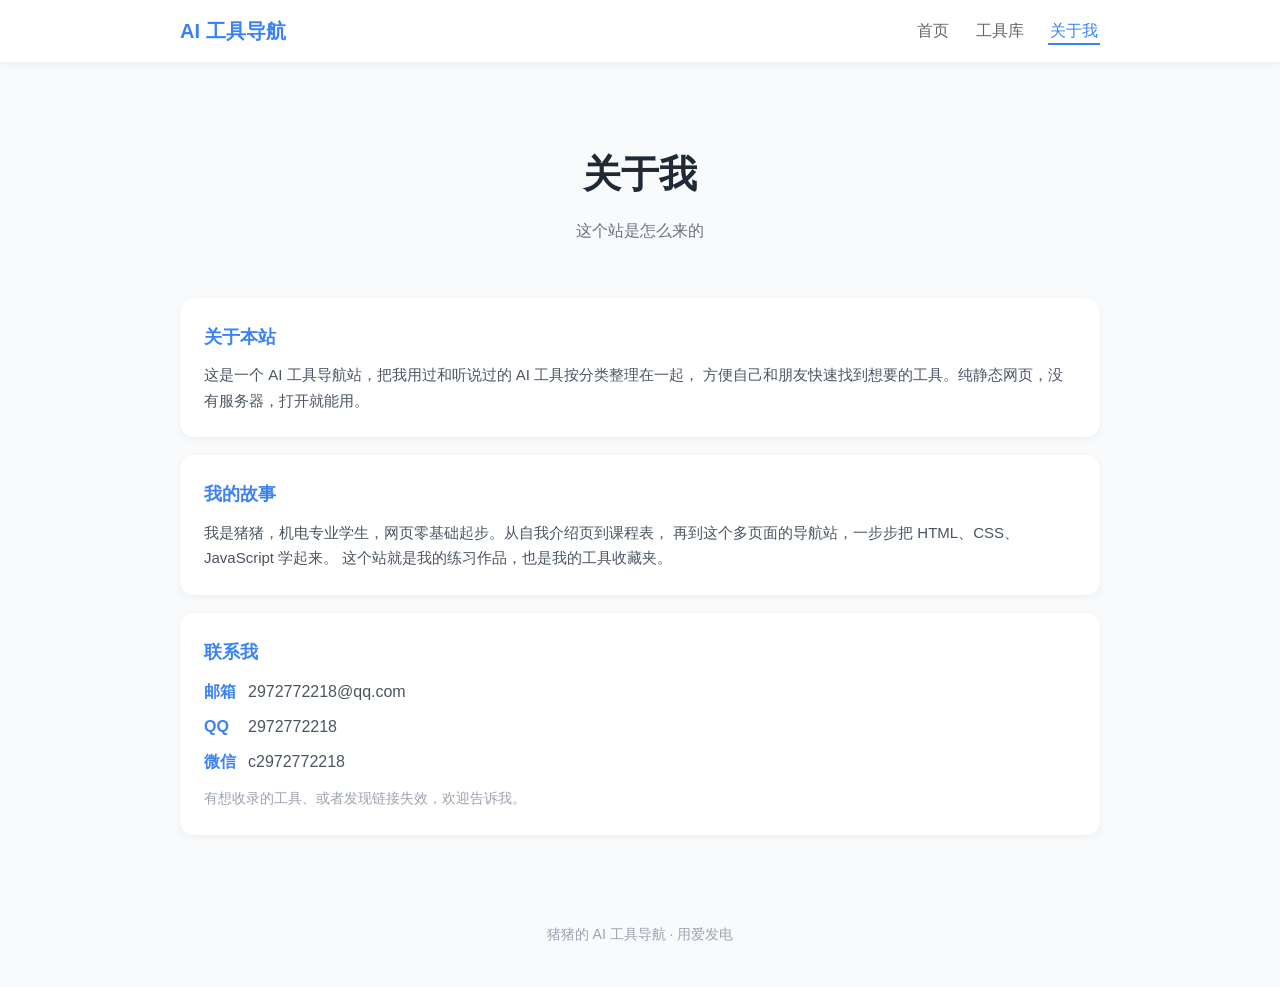
==== about.html @ b0f1b7a2 "导航站初版：三页+搜索+收藏功能" ====
<!DOCTYPE html>
<html lang="zh-CN">
<head>
    <meta charset="UTF-8">
    <title>AI 工具导航 - 关于我</title>
    <!-- 网页小图标（favicon）：用 emoji 图标，避免浏览器请求 favicon.ico 报 404 -->
    <link rel="icon" href="data:image/svg+xml,<svg xmlns='http://www.w3.org/2000/svg' viewBox='0 0 100 100'><text y='.9em' font-size='90'>🤖</text></svg>">
    <link rel="stylesheet" href="style.css">
</head>
<body data-page="about">

    <!-- ===== 顶部导航栏 ===== -->
    <nav class="navbar">
        <div class="navbar-inner">
            <a class="nav-brand" href="index.html">AI 工具导航</a>
            <div class="nav-links">
                <a href="index.html" data-target="home">首页</a>
                <a href="tools.html" data-target="tools">工具库</a>
                <a href="about.html" data-target="about">关于我</a>
            </div>
        </div>
    </nav>

    <div class="container">

        <div class="hero">
            <h1>关于我</h1>
            <p>这个站是怎么来的</p>
        </div>

        <!-- ===== 站点介绍 ===== -->
        <div class="about-card">
            <h2>关于本站</h2>
            <p>
                这是一个 AI 工具导航站，把我用过和听说过的 AI 工具按分类整理在一起，
                方便自己和朋友快速找到想要的工具。纯静态网页，没有服务器，打开就能用。
            </p>
        </div>

        <!-- ===== 建站故事 ===== -->
        <div class="about-card">
            <h2>我的故事</h2>
            <p>
                我是猪猪，机电专业学生，网页零基础起步。从自我介绍页到课程表，
                再到这个多页面的导航站，一步步把 HTML、CSS、JavaScript 学起来。
                这个站就是我的练习作品，也是我的工具收藏夹。
            </p>
        </div>

        <!-- ===== 联系我 ===== -->
        <div class="about-card">
            <h2>联系我</h2>
            <div class="contact-item"><span class="label">邮箱</span>2972772218@qq.com</div>
            <div class="contact-item"><span class="label">QQ</span>2972772218</div>
            <div class="contact-item"><span class="label">微信</span>c2972772218</div>
            <p style="margin-top: 12px; font-size: 14px; color: #9ca3af;">有想收录的工具、或者发现链接失效，欢迎告诉我。</p>
        </div>

    </div>

    <div class="footer">猪猪的 AI 工具导航 · 用爱发电</div>

    <script src="script.js"></script>
</body>
</html>
---- style.css ----
/* =========================================================
   AI 工具导航站 - 共用样式
   浅色多彩风：白底 + 分类彩色卡片
   ========================================================= */

/* ===== 全局 ===== */
* {
    margin: 0;
    padding: 0;
    box-sizing: border-box;   /* 边框和内边距算进宽度，排卡片不溢出 */
}

body {
    font-family: "Microsoft YaHei", Arial, sans-serif;
    background-color: #f8fafc;
    color: #333333;
    line-height: 1.7;
}

a {
    text-decoration: none;
    color: inherit;
}

/* ===== 顶部导航栏 ===== */
.navbar {
    background-color: #ffffff;
    box-shadow: 0 2px 8px rgba(0, 0, 0, 0.06);   /* 底部淡淡的阴影 */
    position: sticky;          /* 滚动时导航栏固定在顶部 */
    top: 0;
    z-index: 100;
}

.navbar-inner {
    max-width: 960px;
    margin: 0 auto;
    padding: 14px 20px;
    display: flex;
    align-items: center;
    justify-content: space-between;   /* 站名左、链接右 */
}

.nav-brand {
    font-size: 20px;
    font-weight: bold;
    color: #3b82f6;
}

.nav-links a {
    margin-left: 18px;
    padding: 4px 2px;
    color: #666666;
    font-weight: 500;
}

/* 当前页面高亮：JS 给当前链接加 .active */
.nav-links a.active {
    color: #3b82f6;
    border-bottom: 2px solid #3b82f6;
}

/* ===== 页面主体容器 ===== */
.container {
    max-width: 960px;
    margin: 0 auto;
    padding: 40px 20px;
}

/* ===== 首页 hero ===== */
.hero {
    text-align: center;
    padding: 40px 0 30px;
}

.hero h1 {
    font-size: 38px;
    color: #1f2937;
}

.hero h1 span {
    color: #3b82f6;
}

.hero p {
    color: #6b7280;
    margin: 10px 0 24px;
}

/* ===== 搜索框 ===== */
.search-box {
    max-width: 480px;
    margin: 0 auto;
    display: flex;
    gap: 8px;
}

.search-box input {
    flex: 1;
    padding: 12px 16px;
    border: 2px solid #e5e7eb;
    border-radius: 10px;
    font-size: 15px;
    outline: none;
    transition: border-color 0.2s;
}

.search-box input:focus {
    border-color: #3b82f6;   /* 聚焦时边框变蓝 */
}

.search-box button {
    padding: 12px 20px;
    background-color: #3b82f6;
    color: #ffffff;
    border: none;
    border-radius: 10px;
    font-size: 15px;
    cursor: pointer;
}

.search-box button:hover {
    background-color: #2563eb;
}

/* ===== 区块标题 ===== */
.section-title {
    font-size: 22px;
    color: #1f2937;
    margin: 40px 0 16px;
    display: flex;
    align-items: center;
    gap: 8px;
}

.section-title::before {
    content: "";
    width: 6px;
    height: 22px;
    border-radius: 3px;
    background-color: #3b82f6;
}

/* ===== 分类卡片网格（首页入口 + 工具库区块） ===== */
/* 每个分类用一个 class 设定 --cat 颜色，卡片统一引用 */
.cat-chat   { --cat: #3b82f6; }
.cat-write  { --cat: #22c55e; }
.cat-draw   { --cat: #a855f7; }
.cat-code   { --cat: #f97316; }
.cat-office { --cat: #ec4899; }
.cat-video  { --cat: #ef4444; }
.cat-audio  { --cat: #06b6d4; }

.grid {
    display: grid;
    grid-template-columns: repeat(auto-fill, minmax(150px, 1fr));
    gap: 14px;
}

/* 首页的分类入口卡 */
.cat-card {
    background-color: #ffffff;
    border-radius: 14px;
    padding: 22px 14px;
    text-align: center;
    box-shadow: 0 2px 8px rgba(0, 0, 0, 0.05);
    border-top: 4px solid var(--cat);   /* 顶部彩色条 */
    transition: transform 0.2s, box-shadow 0.2s;
}

.cat-card:hover {
    transform: translateY(-3px);
    box-shadow: 0 6px 16px rgba(0, 0, 0, 0.1);
}

.cat-card .cat-icon {
    font-size: 30px;
}

.cat-card .cat-name {
    font-weight: bold;
    margin-top: 8px;
    color: #1f2937;
}

.cat-card .cat-count {
    font-size: 13px;
    color: #9ca3af;
}

/* ===== 工具库页面 ===== */
/* 分类区块标题：左侧色条跟随分类色 */
.cat-section .cat-title {
    font-size: 20px;
    font-weight: bold;
    color: #1f2937;
    margin: 36px 0 14px;
    display: flex;
    align-items: center;
    gap: 8px;
}

.cat-section .cat-title::before {
    content: "";
    width: 6px;
    height: 20px;
    border-radius: 3px;
    background-color: var(--cat);
}

/* 工具卡片 */
.tool-grid {
    display: grid;
    grid-template-columns: repeat(auto-fill, minmax(240px, 1fr));
    gap: 14px;
}

/* 工具卡顶部的 logo 图标 */
.tool-card .tool-icon {
    width: 44px;
    height: 44px;
    border-radius: 10px;
    object-fit: contain;      /* 图片等比缩放，不变形 */
    background-color: #ffffff;
    border: 1px solid #eef0f3;
    padding: 5px;
}

.tool-card {
    background-color: #ffffff;
    border-radius: 12px;
    padding: 16px 18px;
    border: 1px solid #eef0f3;
    box-shadow: 0 2px 6px rgba(0, 0, 0, 0.04);
    display: flex;
    flex-direction: column;
    gap: 8px;
    position: relative;   /* 收藏按钮要定位在卡片右上角，卡片需要相对定位 */
    transition: border-color 0.2s, transform 0.2s;
}

.tool-card:hover {
    border-color: var(--cat);
    transform: translateY(-2px);
}

.tool-card .tool-name {
    font-size: 17px;
    font-weight: bold;
    color: #1f2937;
}

.tool-card .tool-desc {
    font-size: 14px;
    color: #6b7280;
    flex: 1;
}

.tool-card .tool-link {
    align-self: flex-start;
    background-color: var(--cat);
    color: #ffffff;
    border-radius: 8px;
    padding: 6px 14px;
    font-size: 14px;
}

.tool-card .tool-link:hover {
    opacity: 0.85;
}

/* 搜索无结果提示 */
.no-result {
    display: none;
    text-align: center;
    color: #9ca3af;
    padding: 40px 0;
}

/* ===== 关于我页面 ===== */
.about-card {
    background-color: #ffffff;
    border-radius: 14px;
    padding: 24px;
    box-shadow: 0 2px 8px rgba(0, 0, 0, 0.05);
    margin-bottom: 18px;
}

.about-card h2 {
    font-size: 18px;
    color: #3b82f6;
    margin-bottom: 10px;
}

.about-card p {
    color: #4b5563;
    font-size: 15px;
}

.about-card .contact-item {
    margin: 8px 0;
    color: #4b5563;
}

.about-card .contact-item .label {
    display: inline-block;
    min-width: 44px;
    font-weight: bold;
    color: #3b82f6;
}

/* ===== 页脚 ===== */
.footer {
    text-align: center;
    color: #9ca3af;
    font-size: 14px;
    padding: 30px 0 40px;
}

/* =========================================================
   收藏工具功能样式（★ 按钮 + 我的收藏栏）
   ========================================================= */

/* ===== 我的收藏栏 ===== */
/* 有收藏时显示，没有收藏时 script.js 会把它隐藏 */
.fav-bar {
    background-color: #fffbe6;          /* 淡黄色背景，和普通区域区分开 */
    border: 1px solid #fde68a;          /* 浅金色边框 */
    border-radius: 12px;
    padding: 14px 18px;
    margin-bottom: 24px;                /* 和下面内容留一点距离 */
}

.fav-bar-title {
    font-size: 16px;
    font-weight: bold;
    color: #b45309;                     /* 深金色标题文字 */
    margin-bottom: 8px;
}

/* 收藏列表：横向排列的小标签 */
.fav-list {
    display: flex;
    flex-wrap: wrap;                    /* 一行放不下自动换行 */
    gap: 8px;
}

/* 单个收藏项：一个小胶囊标签 */
.fav-item {
    display: inline-flex;
    align-items: center;
    gap: 6px;
    background-color: #ffffff;
    border: 1px solid #fde68a;
    border-radius: 20px;
    padding: 4px 12px;
    font-size: 14px;
}

.fav-item a {
    color: #1f2937;
}

.fav-item a:hover {
    color: #3b82f6;                     /* 鼠标悬停变蓝 */
}

/* 收藏项里的"取消"小按钮 */
.fav-item .fav-remove {
    border: none;
    background: none;
    color: #9ca3af;
    cursor: pointer;
    font-size: 12px;
    padding: 0;
}

.fav-item .fav-remove:hover {
    color: #ef4444;                     /* 悬停变红，提示这是删除操作 */
}

/* ===== 工具卡右上角的 ★ 收藏按钮 ===== */
.fav-btn {
    position: absolute;                 /* 相对 .tool-card 定位 */
    top: 10px;
    right: 10px;
    width: 28px;
    height: 28px;
    border: none;
    background: none;
    font-size: 20px;
    line-height: 1;
    color: #d1d5db;                     /* 未收藏：灰色空星 */
    cursor: pointer;
    transition: color 0.2s, transform 0.2s;
    z-index: 1;                         /* 盖在卡片其他内容上面 */
}

.fav-btn:hover {
    color: #f59e0b;                     /* 悬停变金色，提示可收藏 */
    transform: scale(1.15);             /* 稍微放大一点 */
}

/* 已收藏的 ★ 按钮：金色实心 */
.fav-btn.faved {
    color: #f59e0b;
}

/* 已收藏的工具卡：边框和阴影变金色，整体高亮 */
.tool-card.faved {
    border-color: #f59e0b;
    box-shadow: 0 2px 10px rgba(245, 158, 11, 0.15);
}
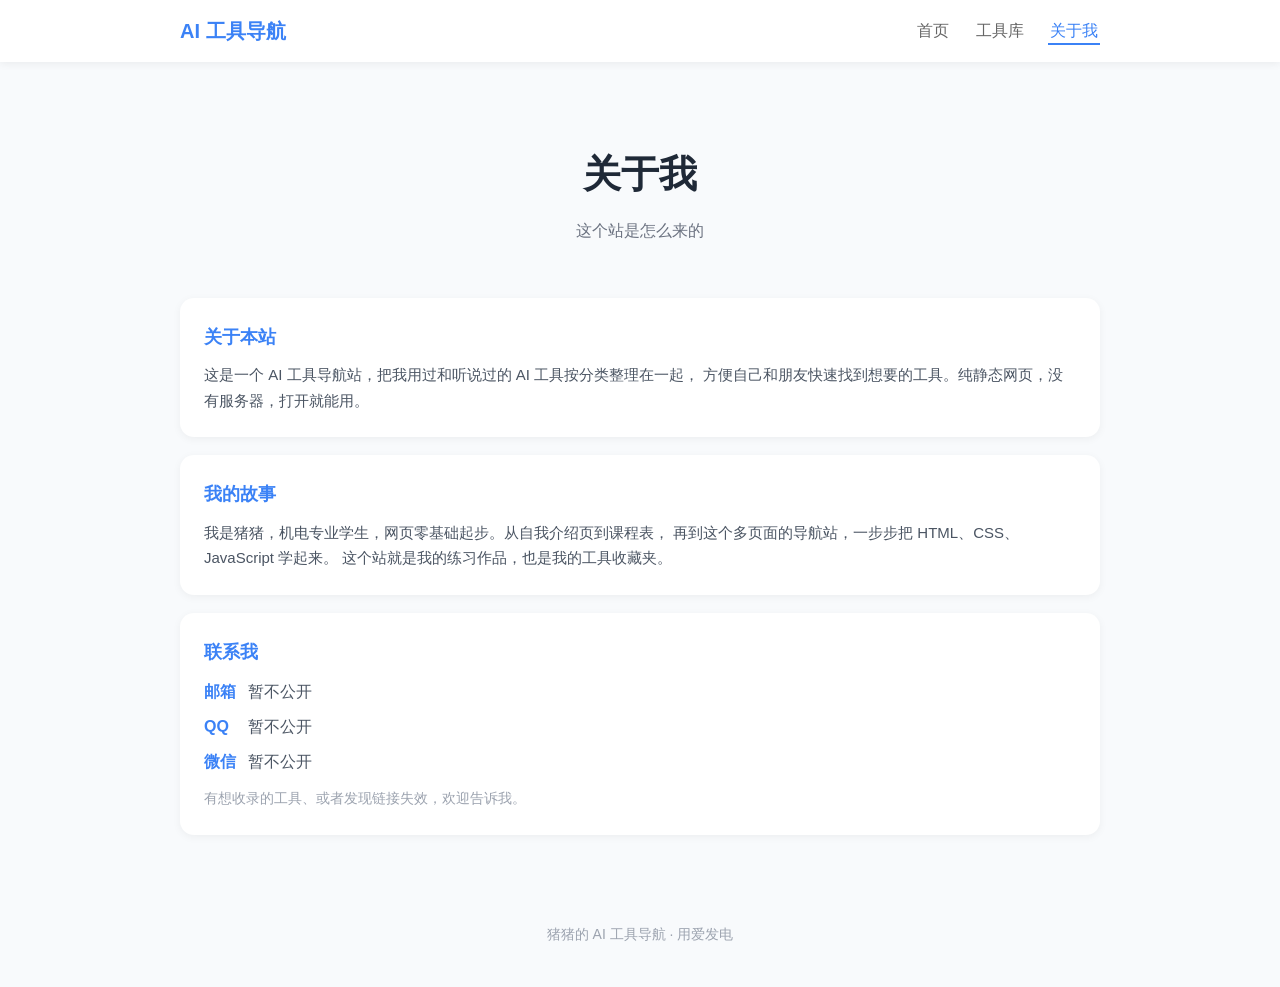
==== commit 2f8693c0: "暂不公开联系方式（隐私保护）" ====
--- a/about.html
+++ b/about.html
@@ -50,9 +50,9 @@
         <!-- ===== 联系我 ===== -->
         <div class="about-card">
             <h2>联系我</h2>
-            <div class="contact-item"><span class="label">邮箱</span>2972772218@qq.com</div>
-            <div class="contact-item"><span class="label">QQ</span>2972772218</div>
-            <div class="contact-item"><span class="label">微信</span>c2972772218</div>
+            <div class="contact-item"><span class="label">邮箱</span>暂不公开</div>
+            <div class="contact-item"><span class="label">QQ</span>暂不公开</div>
+            <div class="contact-item"><span class="label">微信</span>暂不公开</div>
             <p style="margin-top: 12px; font-size: 14px; color: #9ca3af;">有想收录的工具、或者发现链接失效，欢迎告诉我。</p>
         </div>
 
